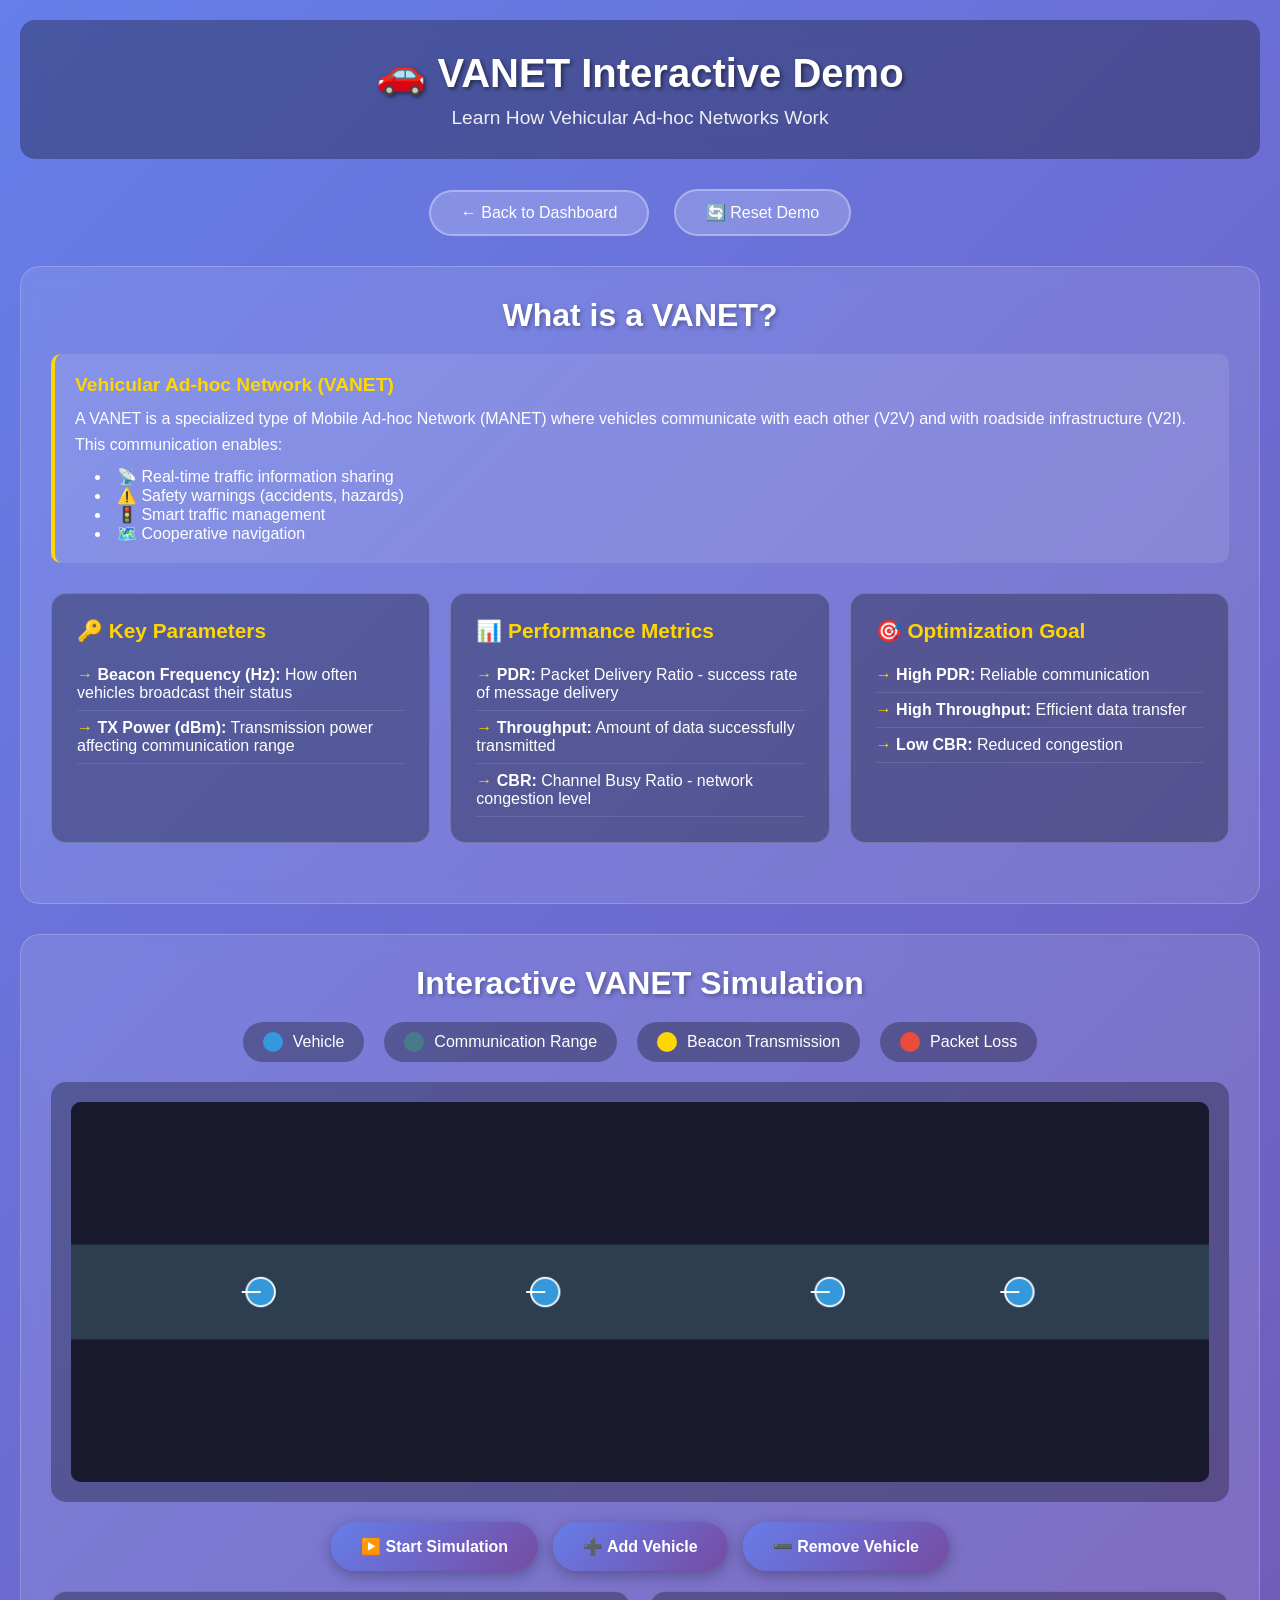
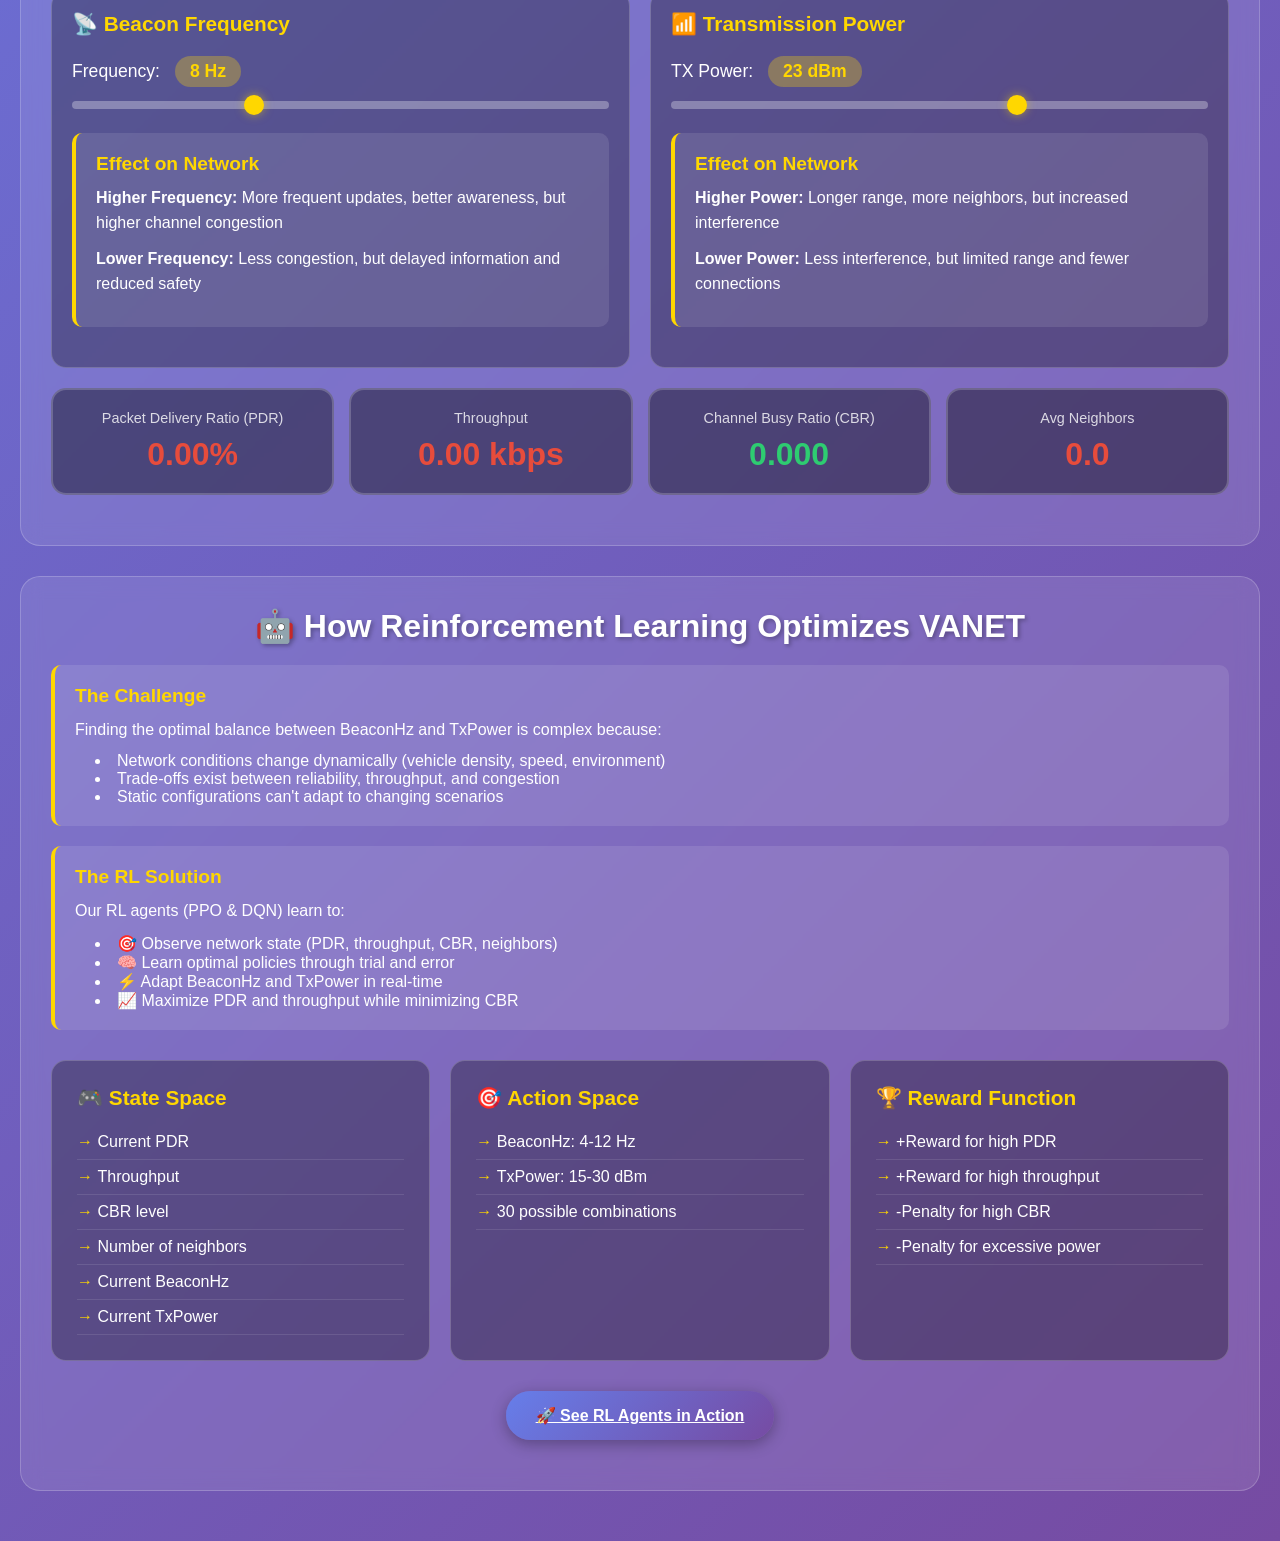
==== dashboard/static/vanet-demo.html @ a1e8ec7a "Enhance VANET RL Dashboard with interactive demo and performance comparison charts" ====
<!DOCTYPE html>
<html lang="en">
<head>
    <meta charset="UTF-8">
    <meta name="viewport" content="width=device-width, initial-scale=1.0">
    <title>VANET Interactive Demo - How It Works</title>
    <style>
        * {
            margin: 0;
            padding: 0;
            box-sizing: border-box;
        }

        body {
            font-family: 'Segoe UI', Tahoma, Geneva, Verdana, sans-serif;
            background: linear-gradient(135deg, #667eea 0%, #764ba2 100%);
            color: #fff;
            overflow-x: hidden;
        }

        .container {
            max-width: 1400px;
            margin: 0 auto;
            padding: 20px;
        }

        header {
            text-align: center;
            padding: 30px 0;
            background: rgba(0, 0, 0, 0.3);
            border-radius: 15px;
            margin-bottom: 30px;
            backdrop-filter: blur(10px);
        }

        header h1 {
            font-size: 2.5em;
            margin-bottom: 10px;
            text-shadow: 2px 2px 4px rgba(0, 0, 0, 0.5);
        }

        header p {
            font-size: 1.2em;
            opacity: 0.9;
        }

        .nav-buttons {
            text-align: center;
            margin-bottom: 30px;
        }

        .nav-btn {
            background: rgba(255, 255, 255, 0.2);
            border: 2px solid rgba(255, 255, 255, 0.3);
            color: white;
            padding: 12px 30px;
            margin: 0 10px;
            border-radius: 25px;
            cursor: pointer;
            font-size: 16px;
            transition: all 0.3s ease;
            text-decoration: none;
            display: inline-block;
        }

        .nav-btn:hover {
            background: rgba(255, 255, 255, 0.3);
            transform: translateY(-2px);
            box-shadow: 0 5px 15px rgba(0, 0, 0, 0.3);
        }

        .demo-section {
            background: rgba(255, 255, 255, 0.1);
            border-radius: 20px;
            padding: 30px;
            margin-bottom: 30px;
            backdrop-filter: blur(10px);
            border: 1px solid rgba(255, 255, 255, 0.2);
        }

        .demo-section h2 {
            font-size: 2em;
            margin-bottom: 20px;
            text-align: center;
            text-shadow: 2px 2px 4px rgba(0, 0, 0, 0.3);
        }

        .canvas-container {
            background: rgba(0, 0, 0, 0.3);
            border-radius: 15px;
            padding: 20px;
            margin: 20px 0;
            position: relative;
        }

        #vanetCanvas {
            display: block;
            width: 100%;
            border-radius: 10px;
            background: linear-gradient(to bottom, #1a1a2e 0%, #16213e 100%);
            cursor: pointer;
        }

        .controls-panel {
            display: grid;
            grid-template-columns: repeat(auto-fit, minmax(300px, 1fr));
            gap: 20px;
            margin: 20px 0;
        }

        .control-group {
            background: rgba(0, 0, 0, 0.3);
            padding: 20px;
            border-radius: 15px;
            border: 1px solid rgba(255, 255, 255, 0.2);
        }

        .control-group h3 {
            margin-bottom: 15px;
            font-size: 1.3em;
            color: #ffd700;
        }

        .slider-control {
            margin: 20px 0;
        }

        .slider-control label {
            display: block;
            margin-bottom: 8px;
            font-size: 1.1em;
        }

        .slider-control input[type="range"] {
            width: 100%;
            height: 8px;
            border-radius: 5px;
            background: rgba(255, 255, 255, 0.3);
            outline: none;
            -webkit-appearance: none;
        }

        .slider-control input[type="range"]::-webkit-slider-thumb {
            -webkit-appearance: none;
            appearance: none;
            width: 20px;
            height: 20px;
            border-radius: 50%;
            background: #ffd700;
            cursor: pointer;
            box-shadow: 0 0 10px rgba(255, 215, 0, 0.5);
        }

        .slider-control .value-display {
            display: inline-block;
            background: rgba(255, 215, 0, 0.3);
            padding: 5px 15px;
            border-radius: 20px;
            margin-left: 10px;
            font-weight: bold;
            color: #ffd700;
        }

        .metrics-grid {
            display: grid;
            grid-template-columns: repeat(auto-fit, minmax(200px, 1fr));
            gap: 15px;
            margin: 20px 0;
        }

        .metric-card {
            background: rgba(0, 0, 0, 0.4);
            padding: 20px;
            border-radius: 15px;
            text-align: center;
            border: 2px solid rgba(255, 255, 255, 0.2);
            transition: all 0.3s ease;
        }

        .metric-card:hover {
            transform: translateY(-5px);
            border-color: #ffd700;
            box-shadow: 0 10px 20px rgba(0, 0, 0, 0.3);
        }

        .metric-card .label {
            font-size: 0.9em;
            opacity: 0.8;
            margin-bottom: 10px;
        }

        .metric-card .value {
            font-size: 2em;
            font-weight: bold;
            color: #ffd700;
        }

        .metric-card.good .value { color: #2ecc71; }
        .metric-card.medium .value { color: #f39c12; }
        .metric-card.poor .value { color: #e74c3c; }

        .explanation-box {
            background: rgba(255, 255, 255, 0.1);
            border-left: 4px solid #ffd700;
            padding: 20px;
            margin: 20px 0;
            border-radius: 10px;
        }

        .explanation-box h4 {
            color: #ffd700;
            margin-bottom: 10px;
            font-size: 1.2em;
        }

        .explanation-box p {
            line-height: 1.6;
            margin-bottom: 10px;
        }

        .legend {
            display: flex;
            justify-content: center;
            flex-wrap: wrap;
            gap: 20px;
            margin: 20px 0;
        }

        .legend-item {
            display: flex;
            align-items: center;
            background: rgba(0, 0, 0, 0.3);
            padding: 10px 20px;
            border-radius: 25px;
        }

        .legend-color {
            width: 20px;
            height: 20px;
            border-radius: 50%;
            margin-right: 10px;
        }

        .action-buttons {
            display: flex;
            justify-content: center;
            gap: 15px;
            margin: 20px 0;
            flex-wrap: wrap;
        }

        .action-btn {
            background: linear-gradient(135deg, #667eea 0%, #764ba2 100%);
            border: none;
            color: white;
            padding: 15px 30px;
            border-radius: 25px;
            cursor: pointer;
            font-size: 16px;
            font-weight: bold;
            transition: all 0.3s ease;
            box-shadow: 0 4px 15px rgba(0, 0, 0, 0.3);
        }

        .action-btn:hover {
            transform: translateY(-3px);
            box-shadow: 0 6px 20px rgba(0, 0, 0, 0.4);
        }

        .action-btn:active {
            transform: translateY(-1px);
        }

        .status-indicator {
            display: inline-block;
            width: 12px;
            height: 12px;
            border-radius: 50%;
            margin-right: 8px;
            animation: pulse 2s ease-in-out infinite;
        }

        @keyframes pulse {
            0%, 100% { opacity: 1; }
            50% { opacity: 0.5; }
        }

        .info-grid {
            display: grid;
            grid-template-columns: repeat(auto-fit, minmax(250px, 1fr));
            gap: 20px;
            margin: 30px 0;
        }

        .info-card {
            background: rgba(0, 0, 0, 0.3);
            padding: 25px;
            border-radius: 15px;
            border: 1px solid rgba(255, 255, 255, 0.2);
        }

        .info-card h3 {
            color: #ffd700;
            margin-bottom: 15px;
            font-size: 1.3em;
        }

        .info-card ul {
            list-style: none;
            padding-left: 0;
        }

        .info-card ul li {
            padding: 8px 0;
            border-bottom: 1px solid rgba(255, 255, 255, 0.1);
        }

        .info-card ul li:before {
            content: "→ ";
            color: #ffd700;
            font-weight: bold;
        }

        @media (max-width: 768px) {
            header h1 { font-size: 1.8em; }
            .controls-panel { grid-template-columns: 1fr; }
            .metrics-grid { grid-template-columns: 1fr 1fr; }
        }
    </style>
</head>
<body>
    <div class="container">
        <header>
            <h1>🚗 VANET Interactive Demo</h1>
            <p>Learn How Vehicular Ad-hoc Networks Work</p>
        </header>

        <div class="nav-buttons">
            <a href="/" class="nav-btn">← Back to Dashboard</a>
            <button class="nav-btn" onclick="resetDemo()">🔄 Reset Demo</button>
        </div>

        <!-- Introduction Section -->
        <div class="demo-section">
            <h2>What is a VANET?</h2>
            <div class="explanation-box">
                <h4>Vehicular Ad-hoc Network (VANET)</h4>
                <p>A VANET is a specialized type of Mobile Ad-hoc Network (MANET) where vehicles communicate with each other (V2V) and with roadside infrastructure (V2I). This communication enables:</p>
                <ul style="list-style-position: inside; margin-left: 20px;">
                    <li>📡 Real-time traffic information sharing</li>
                    <li>⚠️ Safety warnings (accidents, hazards)</li>
                    <li>🚦 Smart traffic management</li>
                    <li>🗺️ Cooperative navigation</li>
                </ul>
            </div>

            <div class="info-grid">
                <div class="info-card">
                    <h3>🔑 Key Parameters</h3>
                    <ul>
                        <li><strong>Beacon Frequency (Hz):</strong> How often vehicles broadcast their status</li>
                        <li><strong>TX Power (dBm):</strong> Transmission power affecting communication range</li>
                    </ul>
                </div>

                <div class="info-card">
                    <h3>📊 Performance Metrics</h3>
                    <ul>
                        <li><strong>PDR:</strong> Packet Delivery Ratio - success rate of message delivery</li>
                        <li><strong>Throughput:</strong> Amount of data successfully transmitted</li>
                        <li><strong>CBR:</strong> Channel Busy Ratio - network congestion level</li>
                    </ul>
                </div>

                <div class="info-card">
                    <h3>🎯 Optimization Goal</h3>
                    <ul>
                        <li><strong>High PDR:</strong> Reliable communication</li>
                        <li><strong>High Throughput:</strong> Efficient data transfer</li>
                        <li><strong>Low CBR:</strong> Reduced congestion</li>
                    </ul>
                </div>
            </div>
        </div>

        <!-- Interactive Simulation -->
        <div class="demo-section">
            <h2>Interactive VANET Simulation</h2>
            
            <div class="legend">
                <div class="legend-item">
                    <div class="legend-color" style="background: #3498db;"></div>
                    <span>Vehicle</span>
                </div>
                <div class="legend-item">
                    <div class="legend-color" style="background: #2ecc71; opacity: 0.3;"></div>
                    <span>Communication Range</span>
                </div>
                <div class="legend-item">
                    <div class="legend-color" style="background: #ffd700;"></div>
                    <span>Beacon Transmission</span>
                </div>
                <div class="legend-item">
                    <div class="legend-color" style="background: #e74c3c;"></div>
                    <span>Packet Loss</span>
                </div>
            </div>

            <div class="canvas-container">
                <canvas id="vanetCanvas" width="1200" height="400"></canvas>
            </div>

            <div class="action-buttons">
                <button class="action-btn" onclick="toggleSimulation()">
                    <span id="playPauseText">▶️ Start Simulation</span>
                </button>
                <button class="action-btn" onclick="addVehicle()">➕ Add Vehicle</button>
                <button class="action-btn" onclick="removeVehicle()">➖ Remove Vehicle</button>
            </div>

            <!-- Controls -->
            <div class="controls-panel">
                <div class="control-group">
                    <h3>📡 Beacon Frequency</h3>
                    <div class="slider-control">
                        <label>
                            Frequency: <span class="value-display" id="beaconValue">8 Hz</span>
                        </label>
                        <input type="range" id="beaconSlider" min="2" max="20" value="8" step="1">
                    </div>
                    <div class="explanation-box">
                        <h4>Effect on Network</h4>
                        <p><strong>Higher Frequency:</strong> More frequent updates, better awareness, but higher channel congestion</p>
                        <p><strong>Lower Frequency:</strong> Less congestion, but delayed information and reduced safety</p>
                    </div>
                </div>

                <div class="control-group">
                    <h3>📶 Transmission Power</h3>
                    <div class="slider-control">
                        <label>
                            TX Power: <span class="value-display" id="txPowerValue">23 dBm</span>
                        </label>
                        <input type="range" id="txPowerSlider" min="10" max="30" value="23" step="1">
                    </div>
                    <div class="explanation-box">
                        <h4>Effect on Network</h4>
                        <p><strong>Higher Power:</strong> Longer range, more neighbors, but increased interference</p>
                        <p><strong>Lower Power:</strong> Less interference, but limited range and fewer connections</p>
                    </div>
                </div>
            </div>

            <!-- Metrics Display -->
            <div class="metrics-grid">
                <div class="metric-card" id="pdrCard">
                    <div class="label">Packet Delivery Ratio (PDR)</div>
                    <div class="value" id="pdrValue">0.00%</div>
                </div>
                <div class="metric-card" id="throughputCard">
                    <div class="label">Throughput</div>
                    <div class="value" id="throughputValue">0 kbps</div>
                </div>
                <div class="metric-card" id="cbrCard">
                    <div class="label">Channel Busy Ratio (CBR)</div>
                    <div class="value" id="cbrValue">0.00</div>
                </div>
                <div class="metric-card" id="neighborsCard">
                    <div class="label">Avg Neighbors</div>
                    <div class="value" id="neighborsValue">0.0</div>
                </div>
            </div>
        </div>

        <!-- How RL Helps Section -->
        <div class="demo-section">
            <h2>🤖 How Reinforcement Learning Optimizes VANET</h2>
            <div class="explanation-box">
                <h4>The Challenge</h4>
                <p>Finding the optimal balance between BeaconHz and TxPower is complex because:</p>
                <ul style="list-style-position: inside; margin-left: 20px;">
                    <li>Network conditions change dynamically (vehicle density, speed, environment)</li>
                    <li>Trade-offs exist between reliability, throughput, and congestion</li>
                    <li>Static configurations can't adapt to changing scenarios</li>
                </ul>
            </div>

            <div class="explanation-box">
                <h4>The RL Solution</h4>
                <p>Our RL agents (PPO & DQN) learn to:</p>
                <ul style="list-style-position: inside; margin-left: 20px;">
                    <li>🎯 Observe network state (PDR, throughput, CBR, neighbors)</li>
                    <li>🧠 Learn optimal policies through trial and error</li>
                    <li>⚡ Adapt BeaconHz and TxPower in real-time</li>
                    <li>📈 Maximize PDR and throughput while minimizing CBR</li>
                </ul>
            </div>

            <div class="info-grid">
                <div class="info-card">
                    <h3>🎮 State Space</h3>
                    <ul>
                        <li>Current PDR</li>
                        <li>Throughput</li>
                        <li>CBR level</li>
                        <li>Number of neighbors</li>
                        <li>Current BeaconHz</li>
                        <li>Current TxPower</li>
                    </ul>
                </div>

                <div class="info-card">
                    <h3>🎯 Action Space</h3>
                    <ul>
                        <li>BeaconHz: 4-12 Hz</li>
                        <li>TxPower: 15-30 dBm</li>
                        <li>30 possible combinations</li>
                    </ul>
                </div>

                <div class="info-card">
                    <h3>🏆 Reward Function</h3>
                    <ul>
                        <li>+Reward for high PDR</li>
                        <li>+Reward for high throughput</li>
                        <li>-Penalty for high CBR</li>
                        <li>-Penalty for excessive power</li>
                    </ul>
                </div>
            </div>

            <div class="action-buttons">
                <a href="/" class="action-btn">🚀 See RL Agents in Action</a>
            </div>
        </div>
    </div>

    <script>
        // Canvas and simulation variables
        const canvas = document.getElementById('vanetCanvas');
        const ctx = canvas.getContext('2d');
        let vehicles = [];
        let isRunning = false;
        let animationId = null;
        let time = 0;

        // Parameters
        let beaconHz = 8;
        let txPower = 23;
        let transmissionRange = 250;

        // Metrics
        let totalPacketsSent = 0;
        let totalPacketsReceived = 0;
        let channelBusyTime = 0;
        let totalTime = 0;

        // Vehicle class
        class Vehicle {
            constructor(x, y, speed) {
                this.x = x;
                this.y = y;
                this.speed = speed;
                this.direction = Math.random() > 0.5 ? 1 : -1;
                this.lastBeacon = 0;
                this.beaconInterval = 1000 / beaconHz;
                this.transmitting = false;
                this.transmitTime = 0;
                this.neighbors = [];
                this.color = '#3498db';
            }

            update(deltaTime) {
                // Move vehicle
                this.x += this.speed * this.direction * deltaTime / 1000;

                // Wrap around
                if (this.x > canvas.width + 50) {
                    this.x = -50;
                } else if (this.x < -50) {
                    this.x = canvas.width + 50;
                }

                // Update beacon interval
                this.beaconInterval = 1000 / beaconHz;

                // Check if time to send beacon
                if (time - this.lastBeacon >= this.beaconInterval) {
                    this.sendBeacon();
                    this.lastBeacon = time;
                }

                // Update transmission animation
                if (this.transmitting) {
                    this.transmitTime += deltaTime;
                    if (this.transmitTime > 200) {
                        this.transmitting = false;
                        this.transmitTime = 0;
                    }
                }
            }

            sendBeacon() {
                this.transmitting = true;
                this.transmitTime = 0;
                totalPacketsSent++;

                // Find neighbors in range
                this.neighbors = vehicles.filter(v => {
                    if (v === this) return false;
                    const dist = Math.sqrt(Math.pow(v.x - this.x, 2) + Math.pow(v.y - this.y, 2));
                    return dist <= transmissionRange;
                });

                // Simulate packet reception with PDR
                const basePDR = Math.min(1.0, transmissionRange / 300);
                const cbrPenalty = Math.min(0.3, channelBusyTime / totalTime);
                const actualPDR = Math.max(0, basePDR - cbrPenalty);

                this.neighbors.forEach(neighbor => {
                    if (Math.random() < actualPDR) {
                        totalPacketsReceived++;
                    }
                });

                // Update CBR
                const transmissionDuration = 10; // ms
                channelBusyTime += transmissionDuration * (1 + this.neighbors.length * 0.1);
            }

            draw() {
                // Draw communication range
                if (this.transmitting) {
                    ctx.beginPath();
                    ctx.arc(this.x, this.y, transmissionRange, 0, Math.PI * 2);
                    ctx.fillStyle = 'rgba(46, 204, 113, 0.1)';
                    ctx.fill();
                    ctx.strokeStyle = 'rgba(46, 204, 113, 0.3)';
                    ctx.lineWidth = 2;
                    ctx.stroke();

                    // Draw transmission waves
                    const waveRadius = (this.transmitTime / 200) * transmissionRange;
                    ctx.beginPath();
                    ctx.arc(this.x, this.y, waveRadius, 0, Math.PI * 2);
                    ctx.strokeStyle = `rgba(255, 215, 0, ${1 - this.transmitTime / 200})`;
                    ctx.lineWidth = 3;
                    ctx.stroke();
                }

                // Draw vehicle
                ctx.beginPath();
                ctx.arc(this.x, this.y, 15, 0, Math.PI * 2);
                ctx.fillStyle = this.transmitting ? '#ffd700' : this.color;
                ctx.fill();
                ctx.strokeStyle = '#fff';
                ctx.lineWidth = 2;
                ctx.stroke();

                // Draw direction indicator
                const arrowX = this.x + (this.direction * 20);
                ctx.beginPath();
                ctx.moveTo(this.x, this.y);
                ctx.lineTo(arrowX, this.y);
                ctx.strokeStyle = '#fff';
                ctx.lineWidth = 2;
                ctx.stroke();

                // Draw neighbor connections
                if (this.transmitting) {
                    this.neighbors.forEach(neighbor => {
                        ctx.beginPath();
                        ctx.moveTo(this.x, this.y);
                        ctx.lineTo(neighbor.x, neighbor.y);
                        ctx.strokeStyle = 'rgba(255, 215, 0, 0.5)';
                        ctx.lineWidth = 1;
                        ctx.stroke();
                    });
                }
            }
        }

        // Initialize simulation
        function initSimulation() {
            vehicles = [
                new Vehicle(200, 200, 30),
                new Vehicle(500, 200, 25),
                new Vehicle(800, 200, 35),
                new Vehicle(1000, 200, 28)
            ];
            resetMetrics();
        }

        function resetMetrics() {
            totalPacketsSent = 0;
            totalPacketsReceived = 0;
            channelBusyTime = 0;
            totalTime = 0;
            time = 0;
        }

        function resetDemo() {
            isRunning = false;
            if (animationId) {
                cancelAnimationFrame(animationId);
            }
            initSimulation();
            updateMetrics();
            document.getElementById('playPauseText').textContent = '▶️ Start Simulation';
        }

        // Animation loop
        let lastTime = 0;
        function animate(currentTime) {
            if (!lastTime) lastTime = currentTime;
            const deltaTime = currentTime - lastTime;
            lastTime = currentTime;

            time += deltaTime;
            totalTime += deltaTime;

            // Clear canvas
            ctx.fillStyle = 'linear-gradient(to bottom, #1a1a2e, #16213e)';
            ctx.fillRect(0, 0, canvas.width, canvas.height);

            // Draw road
            ctx.fillStyle = '#2c3e50';
            ctx.fillRect(0, 150, canvas.width, 100);
            ctx.strokeStyle = '#f39c12';
            ctx.lineWidth = 3;
            ctx.setLineDash([20, 10]);
            ctx.beginPath();
            ctx.moveTo(0, 200);
            ctx.lineTo(canvas.width, 200);
            ctx.stroke();
            ctx.setLineDash([]);

            // Update and draw vehicles
            vehicles.forEach(v => {
                v.update(deltaTime);
                v.draw();
            });

            // Update metrics every second
            if (time % 1000 < 50) {
                updateMetrics();
            }

            if (isRunning) {
                animationId = requestAnimationFrame(animate);
            }
        }

        function toggleSimulation() {
            isRunning = !isRunning;
            const btn = document.getElementById('playPauseText');
            
            if (isRunning) {
                btn.textContent = '⏸️ Pause Simulation';
                lastTime = 0;
                animate(0);
            } else {
                btn.textContent = '▶️ Resume Simulation';
                if (animationId) {
                    cancelAnimationFrame(animationId);
                }
            }
        }

        function updateMetrics() {
            // Calculate PDR
            const pdr = totalPacketsSent > 0 ? totalPacketsReceived / totalPacketsSent : 0;
            const pdrPercent = (pdr * 100).toFixed(2);
            document.getElementById('pdrValue').textContent = pdrPercent + '%';
            
            const pdrCard = document.getElementById('pdrCard');
            pdrCard.className = 'metric-card ' + (pdr > 0.7 ? 'good' : pdr > 0.4 ? 'medium' : 'poor');

            // Calculate Throughput (simplified)
            const throughput = (totalPacketsReceived * beaconHz * 0.5).toFixed(2);
            document.getElementById('throughputValue').textContent = throughput + ' kbps';
            
            const throughputCard = document.getElementById('throughputCard');
            throughputCard.className = 'metric-card ' + (throughput > 20 ? 'good' : throughput > 10 ? 'medium' : 'poor');

            // Calculate CBR
            const cbr = totalTime > 0 ? Math.min(1, channelBusyTime / totalTime) : 0;
            document.getElementById('cbrValue').textContent = cbr.toFixed(3);
            
            const cbrCard = document.getElementById('cbrCard');
            cbrCard.className = 'metric-card ' + (cbr < 0.3 ? 'good' : cbr < 0.6 ? 'medium' : 'poor');

            // Calculate average neighbors
            const avgNeighbors = vehicles.length > 0 
                ? (vehicles.reduce((sum, v) => sum + v.neighbors.length, 0) / vehicles.length).toFixed(1)
                : 0;
            document.getElementById('neighborsValue').textContent = avgNeighbors;
            
            const neighborsCard = document.getElementById('neighborsCard');
            neighborsCard.className = 'metric-card ' + (avgNeighbors > 2 ? 'good' : avgNeighbors > 1 ? 'medium' : 'poor');
        }

        function addVehicle() {
            if (vehicles.length < 10) {
                const x = Math.random() * canvas.width;
                const speed = 20 + Math.random() * 20;
                vehicles.push(new Vehicle(x, 200, speed));
            }
        }

        function removeVehicle() {
            if (vehicles.length > 1) {
                vehicles.pop();
            }
        }

        // Update parameters from sliders
        document.getElementById('beaconSlider').addEventListener('input', (e) => {
            beaconHz = parseInt(e.target.value);
            document.getElementById('beaconValue').textContent = beaconHz + ' Hz';
            vehicles.forEach(v => v.beaconInterval = 1000 / beaconHz);
        });

        document.getElementById('txPowerSlider').addEventListener('input', (e) => {
            txPower = parseInt(e.target.value);
            document.getElementById('txPowerValue').textContent = txPower + ' dBm';
            // Update transmission range based on TX power
            // Simplified model: range increases with power
            transmissionRange = 100 + (txPower - 10) * 10;
        });

        // Initialize
        initSimulation();
        updateMetrics();

        // Draw initial frame
        ctx.fillStyle = '#1a1a2e';
        ctx.fillRect(0, 0, canvas.width, canvas.height);
        ctx.fillStyle = '#2c3e50';
        ctx.fillRect(0, 150, canvas.width, 100);
        vehicles.forEach(v => v.draw());
    </script>
</body>
</html>
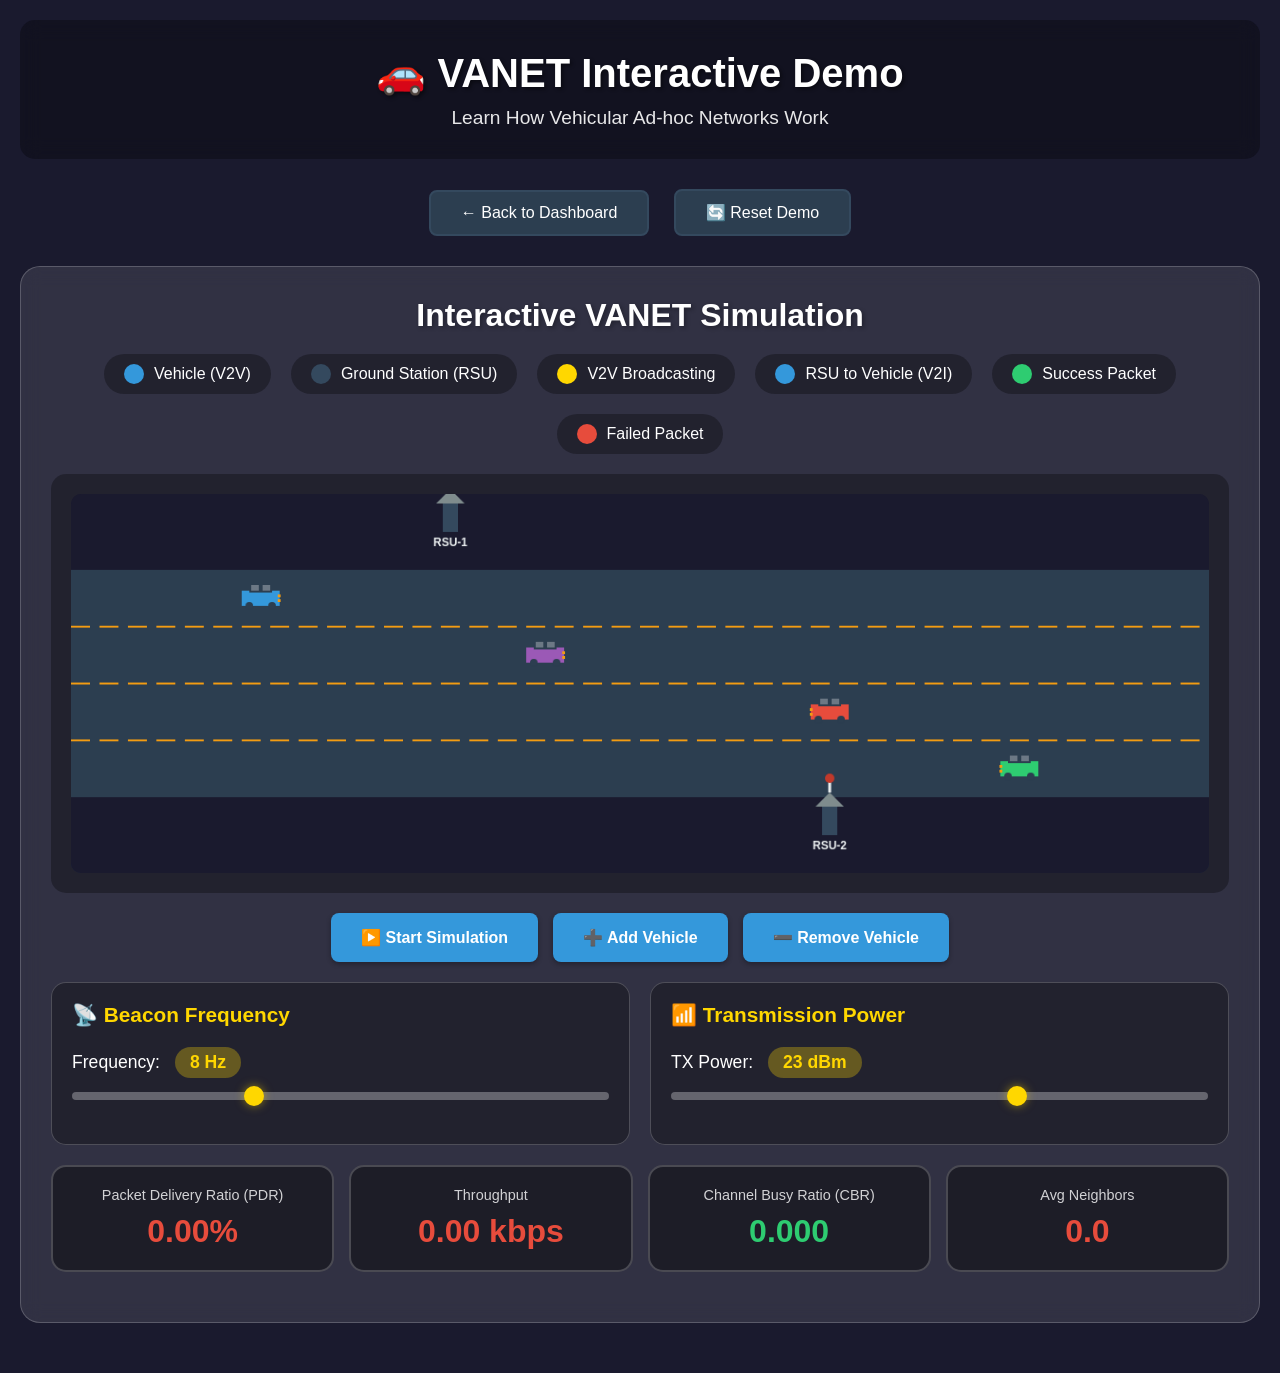
==== commit 15ecce8d: "feat: Add interactive RL-VANET architecture and live simulation demo pages." ====
--- a/dashboard/static/vanet-demo.html
+++ b/dashboard/static/vanet-demo.html
@@ -13,7 +13,7 @@
 
         body {
             font-family: 'Segoe UI', Tahoma, Geneva, Verdana, sans-serif;
-            background: linear-gradient(135deg, #667eea 0%, #764ba2 100%);
+            background: #1a1a2e;
             color: #fff;
             overflow-x: hidden;
         }
@@ -50,12 +50,12 @@
         }
 
         .nav-btn {
-            background: rgba(255, 255, 255, 0.2);
-            border: 2px solid rgba(255, 255, 255, 0.3);
+            background: #2c3e50;
+            border: 2px solid #34495e;
             color: white;
             padding: 12px 30px;
             margin: 0 10px;
-            border-radius: 25px;
+            border-radius: 8px;
             cursor: pointer;
             font-size: 16px;
             transition: all 0.3s ease;
@@ -64,9 +64,10 @@
         }
 
         .nav-btn:hover {
-            background: rgba(255, 255, 255, 0.3);
+            background: #34495e;
+            border-color: #3498db;
             transform: translateY(-2px);
-            box-shadow: 0 5px 15px rgba(0, 0, 0, 0.3);
+            box-shadow: 0 4px 8px rgba(0, 0, 0, 0.3);
         }
 
         .demo-section {
@@ -250,21 +251,22 @@
         }
 
         .action-btn {
-            background: linear-gradient(135deg, #667eea 0%, #764ba2 100%);
+            background: #3498db;
             border: none;
             color: white;
             padding: 15px 30px;
-            border-radius: 25px;
+            border-radius: 8px;
             cursor: pointer;
             font-size: 16px;
             font-weight: bold;
             transition: all 0.3s ease;
-            box-shadow: 0 4px 15px rgba(0, 0, 0, 0.3);
+            box-shadow: 0 2px 5px rgba(0, 0, 0, 0.3);
         }
 
         .action-btn:hover {
-            transform: translateY(-3px);
-            box-shadow: 0 6px 20px rgba(0, 0, 0, 0.4);
+            background: #2980b9;
+            transform: translateY(-2px);
+            box-shadow: 0 4px 8px rgba(0, 0, 0, 0.4);
         }
 
         .action-btn:active {
@@ -340,49 +342,6 @@
             <button class="nav-btn" onclick="resetDemo()">🔄 Reset Demo</button>
         </div>
 
-        <!-- Introduction Section -->
-        <div class="demo-section">
-            <h2>What is a VANET?</h2>
-            <div class="explanation-box">
-                <h4>Vehicular Ad-hoc Network (VANET)</h4>
-                <p>A VANET is a specialized type of Mobile Ad-hoc Network (MANET) where vehicles communicate with each other (V2V) and with roadside infrastructure (V2I). This communication enables:</p>
-                <ul style="list-style-position: inside; margin-left: 20px;">
-                    <li>📡 Real-time traffic information sharing</li>
-                    <li>⚠️ Safety warnings (accidents, hazards)</li>
-                    <li>🚦 Smart traffic management</li>
-                    <li>🗺️ Cooperative navigation</li>
-                </ul>
-            </div>
-
-            <div class="info-grid">
-                <div class="info-card">
-                    <h3>🔑 Key Parameters</h3>
-                    <ul>
-                        <li><strong>Beacon Frequency (Hz):</strong> How often vehicles broadcast their status</li>
-                        <li><strong>TX Power (dBm):</strong> Transmission power affecting communication range</li>
-                    </ul>
-                </div>
-
-                <div class="info-card">
-                    <h3>📊 Performance Metrics</h3>
-                    <ul>
-                        <li><strong>PDR:</strong> Packet Delivery Ratio - success rate of message delivery</li>
-                        <li><strong>Throughput:</strong> Amount of data successfully transmitted</li>
-                        <li><strong>CBR:</strong> Channel Busy Ratio - network congestion level</li>
-                    </ul>
-                </div>
-
-                <div class="info-card">
-                    <h3>🎯 Optimization Goal</h3>
-                    <ul>
-                        <li><strong>High PDR:</strong> Reliable communication</li>
-                        <li><strong>High Throughput:</strong> Efficient data transfer</li>
-                        <li><strong>Low CBR:</strong> Reduced congestion</li>
-                    </ul>
-                </div>
-            </div>
-        </div>
-
         <!-- Interactive Simulation -->
         <div class="demo-section">
             <h2>Interactive VANET Simulation</h2>
@@ -390,19 +349,27 @@
             <div class="legend">
                 <div class="legend-item">
                     <div class="legend-color" style="background: #3498db;"></div>
-                    <span>Vehicle</span>
+                    <span>Vehicle (V2V)</span>
                 </div>
                 <div class="legend-item">
-                    <div class="legend-color" style="background: #2ecc71; opacity: 0.3;"></div>
-                    <span>Communication Range</span>
+                    <div class="legend-color" style="background: #34495e;"></div>
+                    <span>Ground Station (RSU)</span>
                 </div>
                 <div class="legend-item">
                     <div class="legend-color" style="background: #ffd700;"></div>
-                    <span>Beacon Transmission</span>
+                    <span>V2V Broadcasting</span>
+                </div>
+                <div class="legend-item">
+                    <div class="legend-color" style="background: #3498db;"></div>
+                    <span>RSU to Vehicle (V2I)</span>
+                </div>
+                <div class="legend-item">
+                    <div class="legend-color" style="background: #2ecc71;"></div>
+                    <span>Success Packet</span>
                 </div>
                 <div class="legend-item">
                     <div class="legend-color" style="background: #e74c3c;"></div>
-                    <span>Packet Loss</span>
+                    <span>Failed Packet</span>
                 </div>
             </div>
 
@@ -428,11 +395,6 @@
                         </label>
                         <input type="range" id="beaconSlider" min="2" max="20" value="8" step="1">
                     </div>
-                    <div class="explanation-box">
-                        <h4>Effect on Network</h4>
-                        <p><strong>Higher Frequency:</strong> More frequent updates, better awareness, but higher channel congestion</p>
-                        <p><strong>Lower Frequency:</strong> Less congestion, but delayed information and reduced safety</p>
-                    </div>
                 </div>
 
                 <div class="control-group">
@@ -443,11 +405,6 @@
                         </label>
                         <input type="range" id="txPowerSlider" min="10" max="30" value="23" step="1">
                     </div>
-                    <div class="explanation-box">
-                        <h4>Effect on Network</h4>
-                        <p><strong>Higher Power:</strong> Longer range, more neighbors, but increased interference</p>
-                        <p><strong>Lower Power:</strong> Less interference, but limited range and fewer connections</p>
-                    </div>
                 </div>
             </div>
 
@@ -471,75 +428,154 @@
                 </div>
             </div>
         </div>
-
-        <!-- How RL Helps Section -->
-        <div class="demo-section">
-            <h2>🤖 How Reinforcement Learning Optimizes VANET</h2>
-            <div class="explanation-box">
-                <h4>The Challenge</h4>
-                <p>Finding the optimal balance between BeaconHz and TxPower is complex because:</p>
-                <ul style="list-style-position: inside; margin-left: 20px;">
-                    <li>Network conditions change dynamically (vehicle density, speed, environment)</li>
-                    <li>Trade-offs exist between reliability, throughput, and congestion</li>
-                    <li>Static configurations can't adapt to changing scenarios</li>
-                </ul>
-            </div>
-
-            <div class="explanation-box">
-                <h4>The RL Solution</h4>
-                <p>Our RL agents (PPO & DQN) learn to:</p>
-                <ul style="list-style-position: inside; margin-left: 20px;">
-                    <li>🎯 Observe network state (PDR, throughput, CBR, neighbors)</li>
-                    <li>🧠 Learn optimal policies through trial and error</li>
-                    <li>⚡ Adapt BeaconHz and TxPower in real-time</li>
-                    <li>📈 Maximize PDR and throughput while minimizing CBR</li>
-                </ul>
-            </div>
-
-            <div class="info-grid">
-                <div class="info-card">
-                    <h3>🎮 State Space</h3>
-                    <ul>
-                        <li>Current PDR</li>
-                        <li>Throughput</li>
-                        <li>CBR level</li>
-                        <li>Number of neighbors</li>
-                        <li>Current BeaconHz</li>
-                        <li>Current TxPower</li>
-                    </ul>
-                </div>
-
-                <div class="info-card">
-                    <h3>🎯 Action Space</h3>
-                    <ul>
-                        <li>BeaconHz: 4-12 Hz</li>
-                        <li>TxPower: 15-30 dBm</li>
-                        <li>30 possible combinations</li>
-                    </ul>
-                </div>
-
-                <div class="info-card">
-                    <h3>🏆 Reward Function</h3>
-                    <ul>
-                        <li>+Reward for high PDR</li>
-                        <li>+Reward for high throughput</li>
-                        <li>-Penalty for high CBR</li>
-                        <li>-Penalty for excessive power</li>
-                    </ul>
-                </div>
-            </div>
-
-            <div class="action-buttons">
-                <a href="/" class="action-btn">🚀 See RL Agents in Action</a>
-            </div>
-        </div>
     </div>
 
     <script>
+        // Ground Station class (RSU - Roadside Unit)
+        class GroundStation {
+            constructor(x, y, name) {
+                this.x = x;
+                this.y = y;
+                this.name = name;
+                this.range = 300; // Fixed larger range
+                this.transmitting = false;
+                this.transmitTime = 0;
+                this.lastBeacon = 0;
+                this.beaconInterval = 1000; // 1 Hz
+                this.packets = [];
+            }
+
+            update(deltaTime) {
+                // Send periodic beacons
+                if (time - this.lastBeacon >= this.beaconInterval) {
+                    this.sendBeacon();
+                    this.lastBeacon = time;
+                }
+
+                // Update transmission animation
+                if (this.transmitting) {
+                    this.transmitTime += deltaTime;
+                    if (this.transmitTime > 300) {
+                        this.transmitting = false;
+                        this.transmitTime = 0;
+                    }
+                }
+
+                // Update packets
+                this.packets = this.packets.filter(packet => {
+                    packet.progress += deltaTime / packet.duration;
+                    return packet.progress < 1;
+                });
+            }
+
+            sendBeacon() {
+                this.transmitting = true;
+                this.transmitTime = 0;
+
+                // Find vehicles in range
+                const inRange = vehicles.filter(v => {
+                    const dist = Math.sqrt(Math.pow(v.x - this.x, 2) + Math.pow(v.y - this.y, 2));
+                    return dist <= this.range;
+                });
+
+                // Send packets to vehicles
+                inRange.forEach(vehicle => {
+                    const success = Math.random() > 0.1; // 90% success rate for RSU
+                    this.packets.push({
+                        target: vehicle,
+                        progress: 0,
+                        duration: 600,
+                        success: success
+                    });
+                });
+            }
+
+            draw() {
+                // Draw range circle
+                if (this.transmitting) {
+                    ctx.beginPath();
+                    ctx.arc(this.x, this.y, this.range, 0, Math.PI * 2);
+                    ctx.fillStyle = 'rgba(52, 152, 219, 0.05)';
+                    ctx.fill();
+                    ctx.strokeStyle = 'rgba(52, 152, 219, 0.3)';
+                    ctx.lineWidth = 2;
+                    ctx.stroke();
+
+                    // Transmission wave
+                    const waveRadius = (this.transmitTime / 300) * this.range;
+                    ctx.beginPath();
+                    ctx.arc(this.x, this.y, waveRadius, 0, Math.PI * 2);
+                    ctx.strokeStyle = `rgba(52, 152, 219, ${1 - this.transmitTime / 300})`;
+                    ctx.lineWidth = 3;
+                    ctx.stroke();
+                }
+
+                // Draw tower structure
+                ctx.fillStyle = '#34495e';
+                ctx.fillRect(this.x - 8, this.y - 30, 16, 30);
+                
+                // Tower top
+                ctx.beginPath();
+                ctx.moveTo(this.x - 15, this.y - 30);
+                ctx.lineTo(this.x, this.y - 45);
+                ctx.lineTo(this.x + 15, this.y - 30);
+                ctx.closePath();
+                ctx.fillStyle = this.transmitting ? '#3498db' : '#7f8c8d';
+                ctx.fill();
+
+                // Antenna
+                ctx.strokeStyle = '#ecf0f1';
+                ctx.lineWidth = 3;
+                ctx.beginPath();
+                ctx.moveTo(this.x, this.y - 45);
+                ctx.lineTo(this.x, this.y - 60);
+                ctx.stroke();
+
+                // Antenna tip
+                ctx.beginPath();
+                ctx.arc(this.x, this.y - 60, 5, 0, Math.PI * 2);
+                ctx.fillStyle = this.transmitting ? '#e74c3c' : '#c0392b';
+                ctx.fill();
+
+                // Label
+                ctx.fillStyle = '#ecf0f1';
+                ctx.font = 'bold 12px Arial';
+                ctx.textAlign = 'center';
+                ctx.fillText(this.name, this.x, this.y + 15);
+
+                // Draw packets
+                this.packets.forEach(packet => {
+                    const startX = this.x;
+                    const startY = this.y - 30;
+                    const endX = packet.target.x;
+                    const endY = packet.target.y;
+                    
+                    const currentX = startX + (endX - startX) * packet.progress;
+                    const currentY = startY + (endY - startY) * packet.progress;
+                    
+                    ctx.save();
+                    ctx.translate(currentX, currentY);
+                    
+                    // Packet with icon
+                    ctx.fillStyle = packet.success ? '#3498db' : '#e67e22';
+                    ctx.beginPath();
+                    ctx.arc(0, 0, 5, 0, Math.PI * 2);
+                    ctx.fill();
+                    
+                    ctx.shadowBlur = 15;
+                    ctx.shadowColor = packet.success ? '#3498db' : '#e67e22';
+                    ctx.fill();
+                    
+                    ctx.restore();
+                });
+            }
+        }
+
         // Canvas and simulation variables
         const canvas = document.getElementById('vanetCanvas');
         const ctx = canvas.getContext('2d');
         let vehicles = [];
+        let groundStations = [];
         let isRunning = false;
         let animationId = null;
         let time = 0;
@@ -557,17 +593,22 @@
 
         // Vehicle class
         class Vehicle {
-            constructor(x, y, speed) {
+            constructor(x, y, speed, lane) {
                 this.x = x;
                 this.y = y;
+                this.lane = lane; // 0, 1, 2, or 3
                 this.speed = speed;
-                this.direction = Math.random() > 0.5 ? 1 : -1;
+                // Lanes 0 and 1 move right, lanes 2 and 3 move left
+                this.direction = lane < 2 ? 1 : -1;
                 this.lastBeacon = 0;
                 this.beaconInterval = 1000 / beaconHz;
                 this.transmitting = false;
                 this.transmitTime = 0;
                 this.neighbors = [];
-                this.color = '#3498db';
+                this.packets = []; // Array to store active packets
+                // Different colors for different lanes
+                const colors = ['#3498db', '#9b59b6', '#e74c3c', '#2ecc71'];
+                this.color = colors[lane];
             }
 
             update(deltaTime) {
@@ -598,6 +639,12 @@
                         this.transmitTime = 0;
                     }
                 }
+
+                // Update packets
+                this.packets = this.packets.filter(packet => {
+                    packet.progress += deltaTime / packet.duration;
+                    return packet.progress < 1;
+                });
             }
 
             sendBeacon() {
@@ -618,9 +665,18 @@
                 const actualPDR = Math.max(0, basePDR - cbrPenalty);
 
                 this.neighbors.forEach(neighbor => {
-                    if (Math.random() < actualPDR) {
+                    const success = Math.random() < actualPDR;
+                    if (success) {
                         totalPacketsReceived++;
                     }
+                    
+                    // Create visual packet
+                    this.packets.push({
+                        target: neighbor,
+                        progress: 0,
+                        duration: 500, // 500ms to reach target
+                        success: success
+                    });
                 });
 
                 // Update CBR
@@ -648,23 +704,39 @@
                     ctx.stroke();
                 }
 
-                // Draw vehicle
+                // Draw vehicle as a car shape
+                ctx.save();
+                ctx.translate(this.x, this.y);
+                if (this.direction < 0) {
+                    ctx.scale(-1, 1);
+                }
+                
+                // Car body
+                ctx.fillStyle = this.transmitting ? '#ffd700' : this.color;
+                ctx.fillRect(-20, -8, 40, 16);
+                
+                // Car roof
+                ctx.fillStyle = this.transmitting ? '#f1c40f' : '#2c3e50';
+                ctx.fillRect(-12, -16, 24, 10);
+                
+                // Windows
+                ctx.fillStyle = 'rgba(255, 255, 255, 0.3)';
+                ctx.fillRect(-10, -14, 8, 6);
+                ctx.fillRect(2, -14, 8, 6);
+                
+                // Wheels
+                ctx.fillStyle = '#2c3e50';
                 ctx.beginPath();
-                ctx.arc(this.x, this.y, 15, 0, Math.PI * 2);
-                ctx.fillStyle = this.transmitting ? '#ffd700' : this.color;
+                ctx.arc(-12, 8, 4, 0, Math.PI * 2);
+                ctx.arc(12, 8, 4, 0, Math.PI * 2);
                 ctx.fill();
-                ctx.strokeStyle = '#fff';
-                ctx.lineWidth = 2;
-                ctx.stroke();
-
-                // Draw direction indicator
-                const arrowX = this.x + (this.direction * 20);
-                ctx.beginPath();
-                ctx.moveTo(this.x, this.y);
-                ctx.lineTo(arrowX, this.y);
-                ctx.strokeStyle = '#fff';
-                ctx.lineWidth = 2;
-                ctx.stroke();
+                
+                // Headlights
+                ctx.fillStyle = this.transmitting ? '#fff' : '#f39c12';
+                ctx.fillRect(18, -4, 3, 3);
+                ctx.fillRect(18, 1, 3, 3);
+                
+                ctx.restore();
 
                 // Draw neighbor connections
                 if (this.transmitting) {
@@ -672,22 +744,57 @@
                         ctx.beginPath();
                         ctx.moveTo(this.x, this.y);
                         ctx.lineTo(neighbor.x, neighbor.y);
-                        ctx.strokeStyle = 'rgba(255, 215, 0, 0.5)';
+                        ctx.strokeStyle = 'rgba(255, 215, 0, 0.3)';
                         ctx.lineWidth = 1;
                         ctx.stroke();
                     });
                 }
+
+                // Draw packets
+                this.packets.forEach(packet => {
+                    const startX = this.x;
+                    const startY = this.y;
+                    const endX = packet.target.x;
+                    const endY = packet.target.y;
+                    
+                    const currentX = startX + (endX - startX) * packet.progress;
+                    const currentY = startY + (endY - startY) * packet.progress;
+                    
+                    // Draw packet as a small square
+                    ctx.save();
+                    ctx.translate(currentX, currentY);
+                    ctx.rotate(Math.atan2(endY - startY, endX - startX));
+                    
+                    // Packet body
+                    ctx.fillStyle = packet.success ? '#2ecc71' : '#e74c3c';
+                    ctx.fillRect(-4, -3, 8, 6);
+                    
+                    // Packet glow
+                    ctx.shadowBlur = 10;
+                    ctx.shadowColor = packet.success ? '#2ecc71' : '#e74c3c';
+                    ctx.fillRect(-4, -3, 8, 6);
+                    
+                    ctx.restore();
+                });
             }
         }
 
         // Initialize simulation
         function initSimulation() {
+            // Place vehicles in different lanes with varying speeds (lane centers: 110, 170, 230, 290)
             vehicles = [
-                new Vehicle(200, 200, 30),
-                new Vehicle(500, 200, 25),
-                new Vehicle(800, 200, 35),
-                new Vehicle(1000, 200, 28)
+                new Vehicle(200, 110, 25, 0),  // Lane 1 - Slow
+                new Vehicle(500, 170, 40, 1),  // Lane 2 - Fast
+                new Vehicle(800, 230, 30, 2),  // Lane 3 - Medium
+                new Vehicle(1000, 290, 35, 3)  // Lane 4 - Medium-Fast
             ];
+
+            // Place ground stations (RSUs) on both sides of the road
+            groundStations = [
+                new GroundStation(400, 40, 'RSU-1'),   // Left side, top
+                new GroundStation(800, 360, 'RSU-2')   // Right side, bottom
+            ];
+            
             resetMetrics();
         }
 
@@ -723,17 +830,39 @@
             ctx.fillStyle = 'linear-gradient(to bottom, #1a1a2e, #16213e)';
             ctx.fillRect(0, 0, canvas.width, canvas.height);
 
-            // Draw road
+            // Draw road with 4 lanes
             ctx.fillStyle = '#2c3e50';
-            ctx.fillRect(0, 150, canvas.width, 100);
+            ctx.fillRect(0, 80, canvas.width, 240);
+            
+            // Draw lane dividers
             ctx.strokeStyle = '#f39c12';
-            ctx.lineWidth = 3;
+            ctx.lineWidth = 2;
             ctx.setLineDash([20, 10]);
+            
+            // Lane dividers (3 dividers for 4 lanes)
+            for (let i = 1; i <= 3; i++) {
+                ctx.beginPath();
+                ctx.moveTo(0, 80 + (i * 60));
+                ctx.lineTo(canvas.width, 80 + (i * 60));
+                ctx.stroke();
+            }
+            
+            // Road edges
+            ctx.setLineDash([]);
+            ctx.strokeStyle = '#fff';
+            ctx.lineWidth = 4;
             ctx.beginPath();
-            ctx.moveTo(0, 200);
-            ctx.lineTo(canvas.width, 200);
+            ctx.moveTo(0, 80);
+            ctx.lineTo(canvas.width, 80);
+            ctx.moveTo(0, 320);
+            ctx.lineTo(canvas.width, 320);
             ctx.stroke();
-            ctx.setLineDash([]);
+
+            // Update and draw ground stations
+            groundStations.forEach(gs => {
+                gs.update(deltaTime);
+                gs.draw();
+            });
 
             // Update and draw vehicles
             vehicles.forEach(v => {
@@ -801,10 +930,12 @@
         }
 
         function addVehicle() {
-            if (vehicles.length < 10) {
+            if (vehicles.length < 16) {
                 const x = Math.random() * canvas.width;
-                const speed = 20 + Math.random() * 20;
-                vehicles.push(new Vehicle(x, 200, speed));
+                const speed = 20 + Math.random() * 30; // Wider speed range (20-50)
+                const lane = Math.floor(Math.random() * 4); // Random lane 0-3
+                const laneY = 110 + (lane * 60); // Lane centers
+                vehicles.push(new Vehicle(x, laneY, speed, lane));
             }
         }
 
@@ -837,7 +968,21 @@
         ctx.fillStyle = '#1a1a2e';
         ctx.fillRect(0, 0, canvas.width, canvas.height);
         ctx.fillStyle = '#2c3e50';
-        ctx.fillRect(0, 150, canvas.width, 100);
+        ctx.fillRect(0, 80, canvas.width, 240);
+        
+        // Draw lane dividers
+        ctx.strokeStyle = '#f39c12';
+        ctx.lineWidth = 2;
+        ctx.setLineDash([20, 10]);
+        for (let i = 1; i <= 3; i++) {
+            ctx.beginPath();
+            ctx.moveTo(0, 80 + (i * 60));
+            ctx.lineTo(canvas.width, 80 + (i * 60));
+            ctx.stroke();
+        }
+        ctx.setLineDash([]);
+        
+        groundStations.forEach(gs => gs.draw());
         vehicles.forEach(v => v.draw());
     </script>
 </body>
